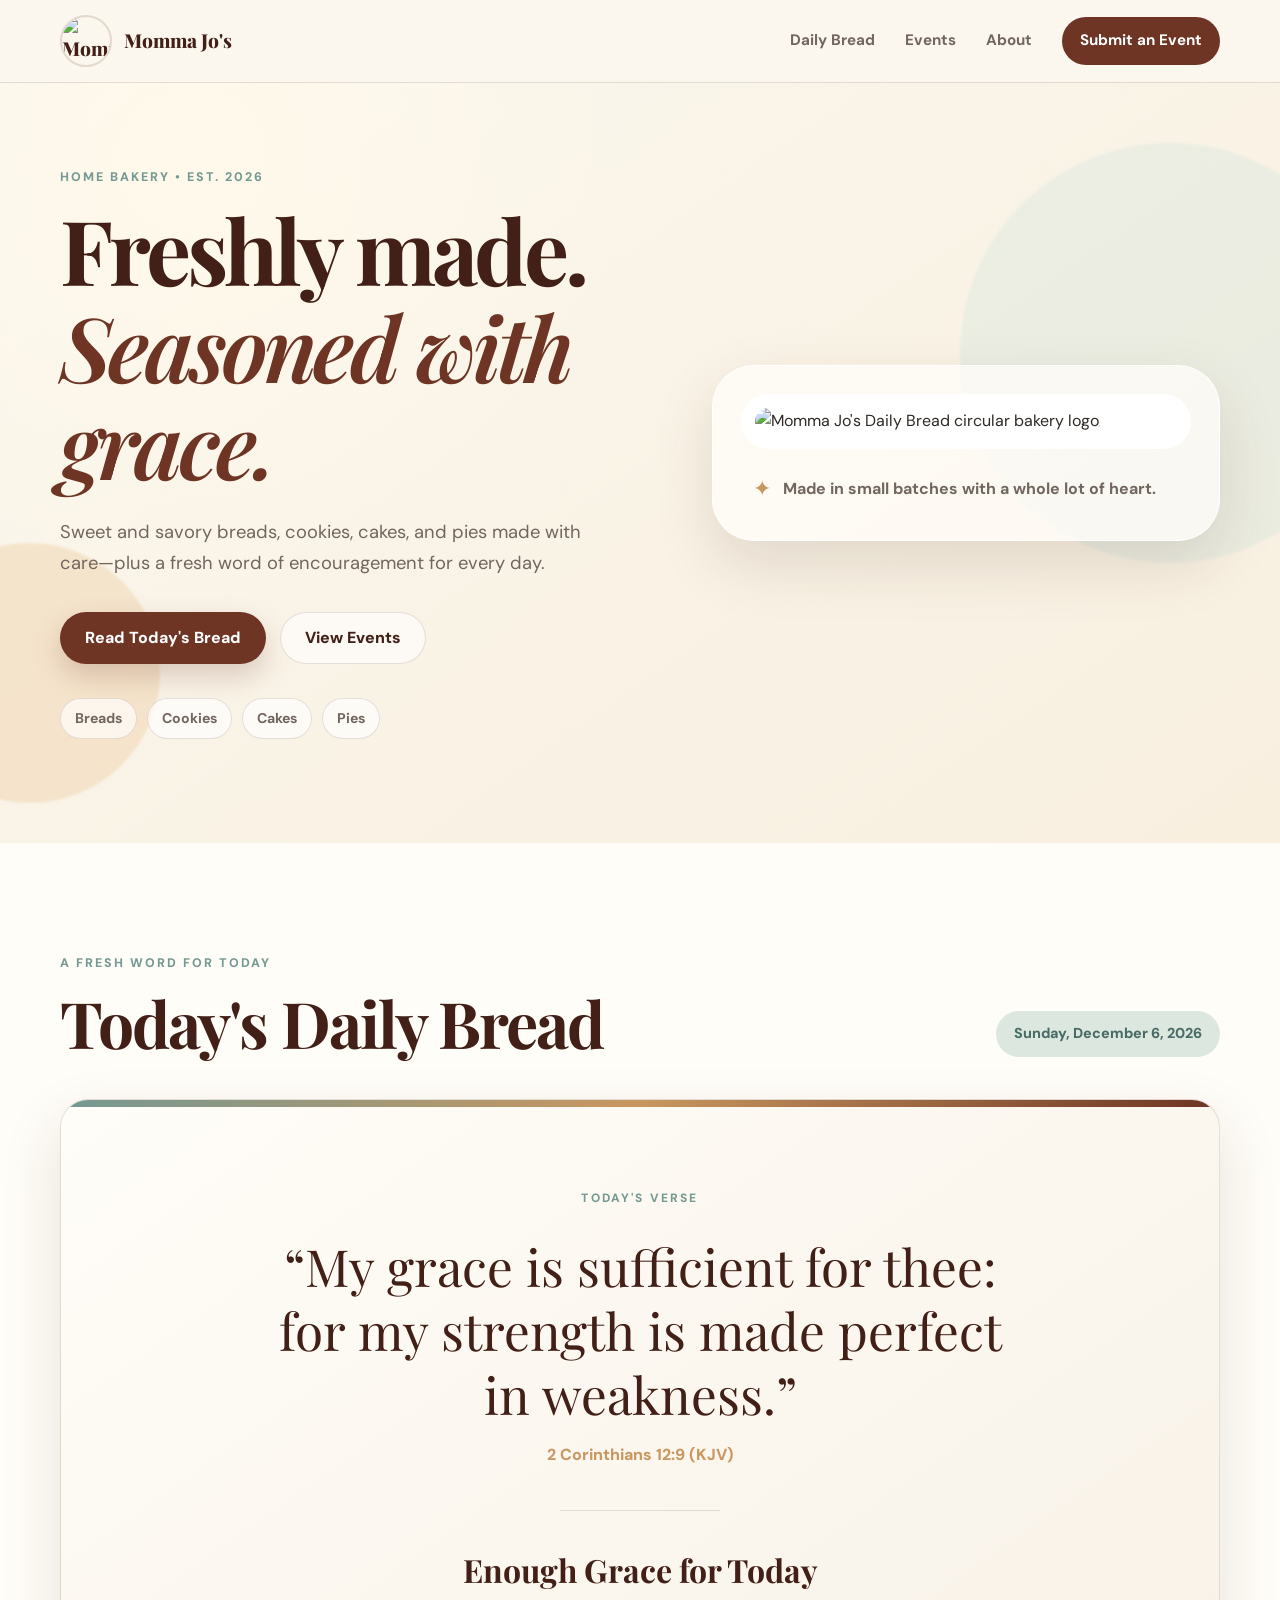
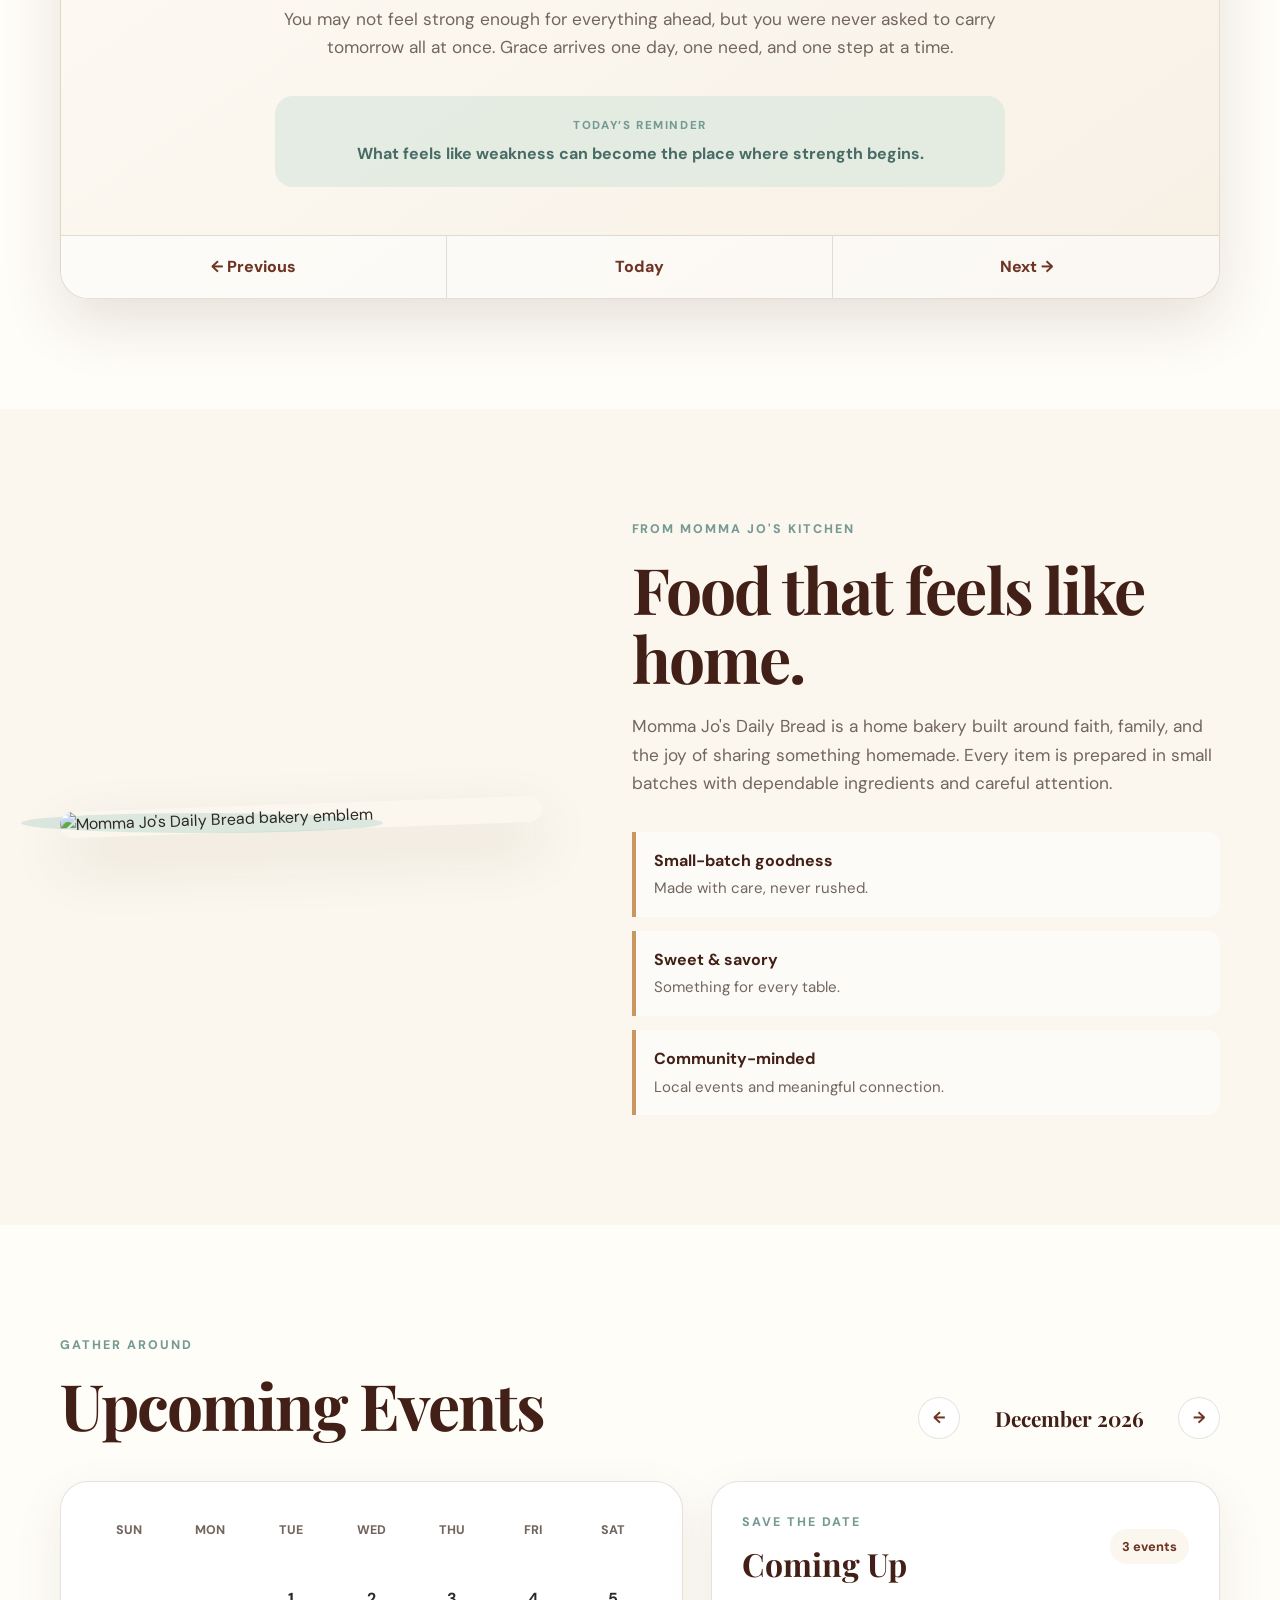
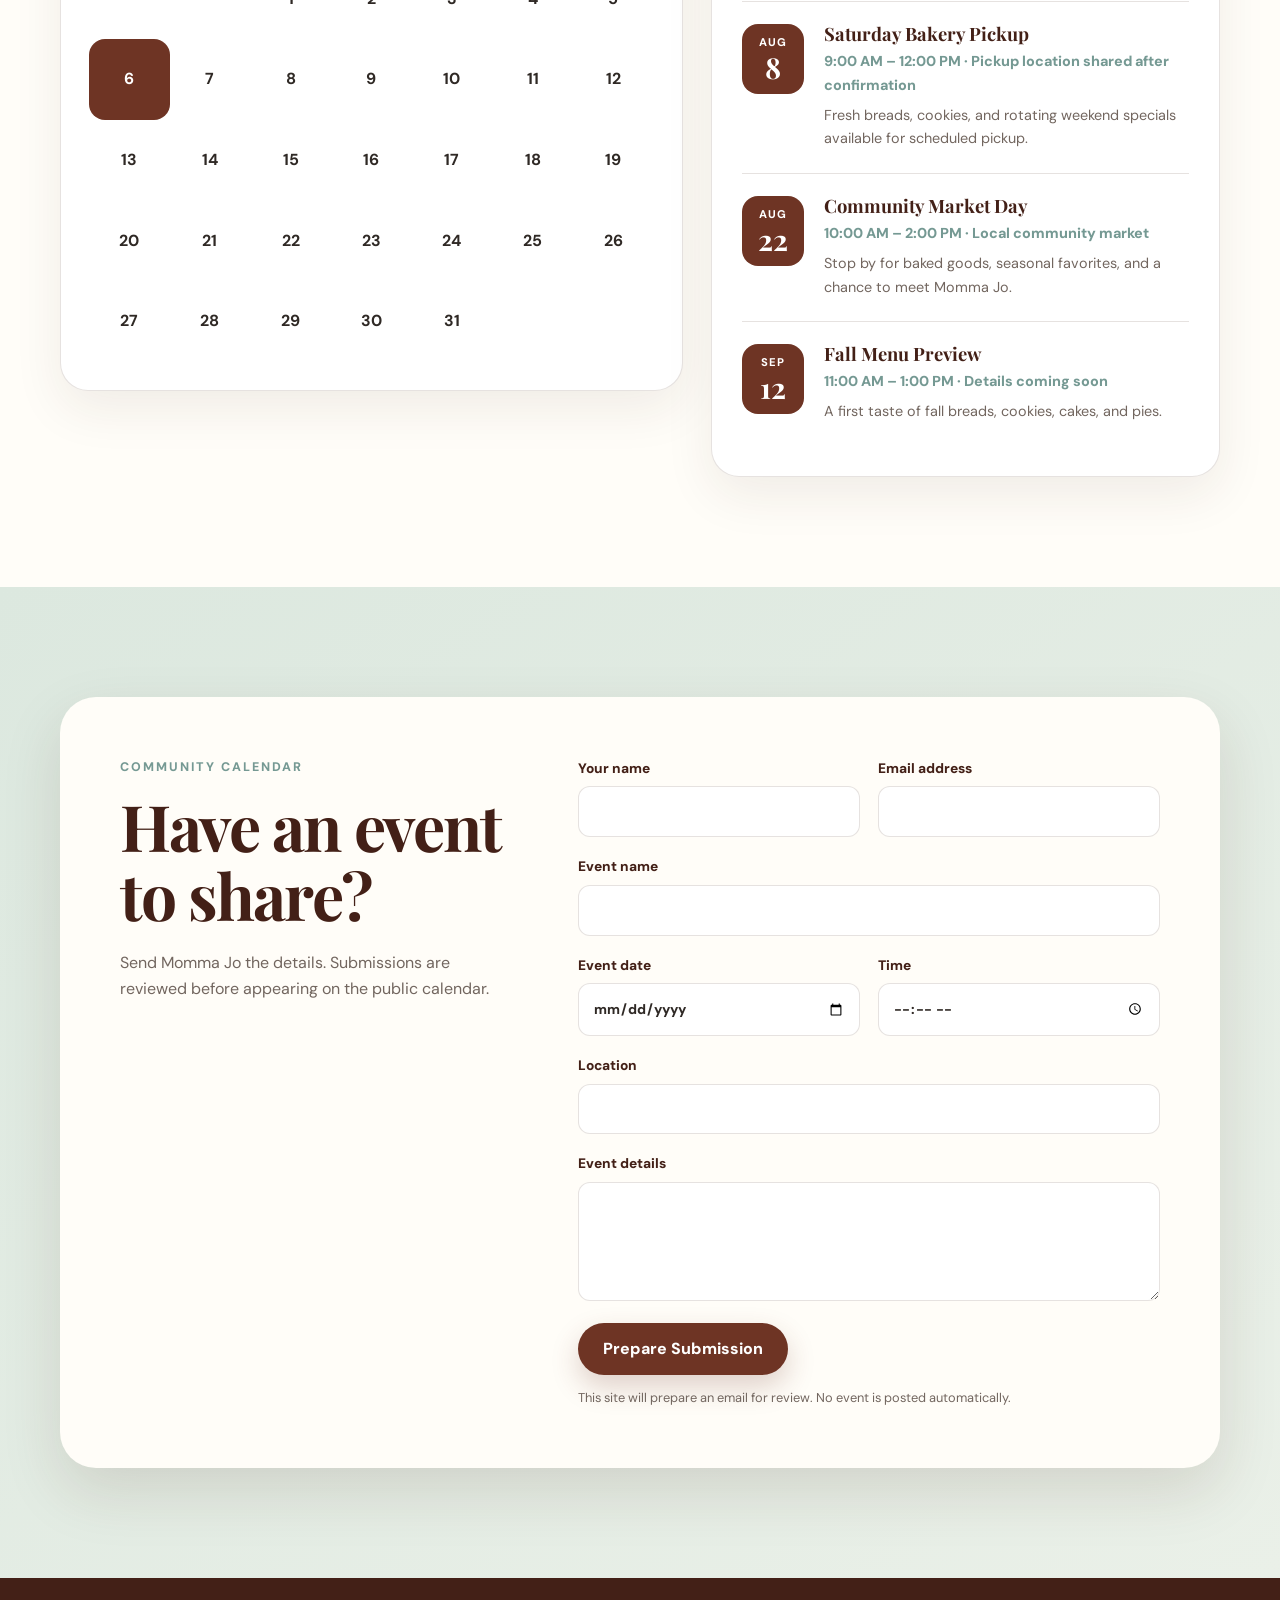
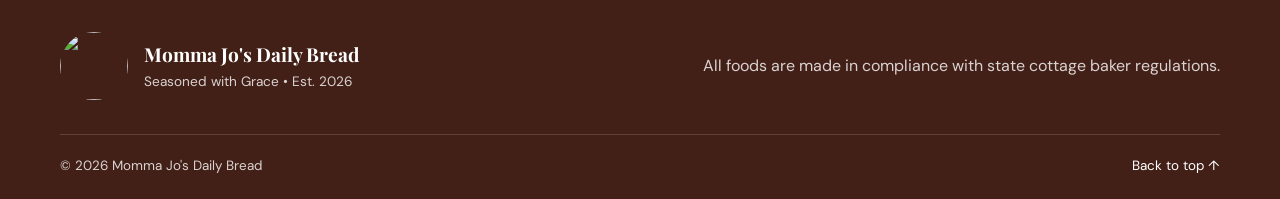
==== index.html @ 4c9665c3 "Add files via upload" ====
<!DOCTYPE html>
<html lang="en">
<head>
  <meta charset="UTF-8" />
  <meta name="viewport" content="width=device-width, initial-scale=1.0" />
  <meta name="description" content="Momma Jo's Daily Bread — sweet and savory breads, cookies, cakes, pies, daily encouragement, and community events." />
  <meta name="theme-color" content="#6e3424" />
  <title>Momma Jo's Daily Bread</title>
  <link rel="preconnect" href="https://fonts.googleapis.com">
  <link rel="preconnect" href="https://fonts.gstatic.com" crossorigin>
  <link href="https://fonts.googleapis.com/css2?family=DM+Sans:wght@400;500;600;700&family=Playfair+Display:wght@600;700;800&display=swap" rel="stylesheet">
  <link rel="stylesheet" href="styles.css" />
</head>
<body>
  <a class="skip-link" href="#main">Skip to content</a>

  <header class="site-header" id="home">
    <div class="nav-wrap container">
      <a class="brand" href="#home" aria-label="Momma Jo's Daily Bread home">
        <img src="assets/logo.jpg" alt="Momma Jo's Daily Bread logo" />
        <span>Momma Jo's</span>
      </a>

      <button class="menu-button" id="menuButton" aria-expanded="false" aria-controls="mainNav">
        <span></span><span></span><span></span>
        <span class="sr-only">Open menu</span>
      </button>

      <nav id="mainNav" class="main-nav" aria-label="Primary navigation">
        <a href="#daily-bread">Daily Bread</a>
        <a href="#events">Events</a>
        <a href="#about">About</a>
        <a class="nav-cta" href="#event-submission">Submit an Event</a>
      </nav>
    </div>
  </header>

  <main id="main">
    <section class="hero">
      <div class="hero-glow hero-glow-one"></div>
      <div class="hero-glow hero-glow-two"></div>
      <div class="container hero-grid">
        <div class="hero-copy reveal">
          <p class="eyebrow">Home bakery • Est. 2026</p>
          <h1>Freshly made.<br><em>Seasoned with grace.</em></h1>
          <p class="hero-text">Sweet and savory breads, cookies, cakes, and pies made with care—plus a fresh word of encouragement for every day.</p>
          <div class="hero-actions">
            <a class="button button-primary" href="#daily-bread">Read Today's Bread</a>
            <a class="button button-secondary" href="#events">View Events</a>
          </div>
          <div class="hero-tags" aria-label="Bakery offerings">
            <span>Breads</span><span>Cookies</span><span>Cakes</span><span>Pies</span>
          </div>
        </div>

        <div class="hero-card reveal delay-1">
          <div class="logo-frame">
            <img src="assets/logo.jpg" alt="Momma Jo's Daily Bread circular bakery logo" />
          </div>
          <div class="hero-card-note">
            <span class="note-icon">✦</span>
            <p>Made in small batches with a whole lot of heart.</p>
          </div>
        </div>
      </div>
    </section>

    <section class="daily-section section" id="daily-bread">
      <div class="container">
        <div class="section-heading reveal">
          <div>
            <p class="eyebrow">A fresh word for today</p>
            <h2>Today's Daily Bread</h2>
          </div>
          <div class="date-chip" id="todayDate"></div>
        </div>

        <article class="devotional-card reveal delay-1" aria-live="polite">
          <div class="devotional-accent"></div>
          <div class="devotional-content">
            <p class="devotional-label">Today's Verse</p>
            <blockquote id="verseText"></blockquote>
            <p class="verse-reference" id="verseReference"></p>
            <hr />
            <h3 id="messageTitle"></h3>
            <p class="devotional-message" id="messageText"></p>
            <div class="closing-thought">
              <span>Today’s reminder</span>
              <p id="closingThought"></p>
            </div>
          </div>
          <div class="devotional-nav" aria-label="Daily Bread navigation">
            <button id="previousDay" type="button" aria-label="View previous day">← Previous</button>
            <button id="todayButton" type="button">Today</button>
            <button id="nextDay" type="button" aria-label="View next day">Next →</button>
          </div>
        </article>
      </div>
    </section>

    <section class="about-section section" id="about">
      <div class="container about-grid">
        <div class="about-image reveal">
          <img src="assets/logo.jpg" alt="Momma Jo's Daily Bread bakery emblem" loading="lazy" />
        </div>
        <div class="about-copy reveal delay-1">
          <p class="eyebrow">From Momma Jo's kitchen</p>
          <h2>Food that feels like home.</h2>
          <p>Momma Jo's Daily Bread is a home bakery built around faith, family, and the joy of sharing something homemade. Every item is prepared in small batches with dependable ingredients and careful attention.</p>
          <div class="about-points">
            <div><strong>Small-batch goodness</strong><span>Made with care, never rushed.</span></div>
            <div><strong>Sweet & savory</strong><span>Something for every table.</span></div>
            <div><strong>Community-minded</strong><span>Local events and meaningful connection.</span></div>
          </div>
        </div>
      </div>
    </section>

    <section class="events-section section" id="events">
      <div class="container">
        <div class="section-heading reveal">
          <div>
            <p class="eyebrow">Gather around</p>
            <h2>Upcoming Events</h2>
          </div>
          <div class="calendar-controls">
            <button id="prevMonth" type="button" aria-label="Previous month">←</button>
            <h3 id="calendarTitle"></h3>
            <button id="nextMonth" type="button" aria-label="Next month">→</button>
          </div>
        </div>

        <div class="events-grid">
          <div class="calendar-card reveal delay-1">
            <div class="calendar-weekdays" aria-hidden="true">
              <span>Sun</span><span>Mon</span><span>Tue</span><span>Wed</span><span>Thu</span><span>Fri</span><span>Sat</span>
            </div>
            <div class="calendar-days" id="calendarDays"></div>
          </div>

          <aside class="event-list-card reveal delay-2">
            <div class="event-list-header">
              <div>
                <p class="eyebrow">Save the date</p>
                <h3>Coming Up</h3>
              </div>
              <span id="eventCount" class="event-count"></span>
            </div>
            <div id="upcomingEvents" class="event-list"></div>
          </aside>
        </div>
      </div>
    </section>

    <section class="submit-section section" id="event-submission">
      <div class="container submit-card reveal">
        <div class="submit-copy">
          <p class="eyebrow">Community calendar</p>
          <h2>Have an event to share?</h2>
          <p>Send Momma Jo the details. Submissions are reviewed before appearing on the public calendar.</p>
        </div>

        <form class="event-form" id="eventForm">
          <div class="form-grid">
            <label> Your name
              <input type="text" name="name" required autocomplete="name" />
            </label>
            <label> Email address
              <input type="email" name="email" required autocomplete="email" />
            </label>
            <label class="full-width"> Event name
              <input type="text" name="eventName" required />
            </label>
            <label> Event date
              <input type="date" name="date" required />
            </label>
            <label> Time
              <input type="time" name="time" />
            </label>
            <label class="full-width"> Location
              <input type="text" name="location" />
            </label>
            <label class="full-width"> Event details
              <textarea name="description" rows="4" required></textarea>
            </label>
          </div>
          <button class="button button-primary" type="submit">Prepare Submission</button>
          <p class="form-note" id="formMessage">This site will prepare an email for review. No event is posted automatically.</p>
        </form>
      </div>
    </section>
  </main>

  <footer class="site-footer">
    <div class="container footer-grid">
      <div class="footer-brand">
        <img src="assets/logo.jpg" alt="" />
        <div><strong>Momma Jo's Daily Bread</strong><span>Seasoned with Grace • Est. 2026</span></div>
      </div>
      <p class="regulation-note">All foods are made in compliance with state cottage baker regulations.</p>
    </div>
    <div class="container footer-bottom">
      <span>© <span id="year"></span> Momma Jo's Daily Bread</span>
      <a href="#home">Back to top ↑</a>
    </div>
  </footer>

  <script src="data.js"></script>
  <script src="script.js"></script>
</body>
</html>
---- styles.css ----
:root {
  --cream: #fbf7ee;
  --cream-deep: #f1e6d2;
  --paper: #fffdf8;
  --brown: #6e3424;
  --brown-dark: #432017;
  --tan: #c9975f;
  --sage: #759993;
  --sage-light: #dce8df;
  --ink: #2f2925;
  --muted: #72665f;
  --border: rgba(78, 49, 36, 0.14);
  --shadow: 0 24px 60px rgba(66, 38, 26, 0.13);
  --radius: 28px;
}

* { box-sizing: border-box; }
html { scroll-behavior: smooth; }
body {
  margin: 0;
  font-family: "DM Sans", sans-serif;
  color: var(--ink);
  background: var(--cream);
  line-height: 1.65;
}
img { max-width: 100%; display: block; }
a { color: inherit; }
button, input, textarea { font: inherit; }
button { cursor: pointer; }
.container { width: min(1160px, calc(100% - 40px)); margin: 0 auto; }
.section { padding: 110px 0; }
.sr-only { position: absolute; width: 1px; height: 1px; padding: 0; margin: -1px; overflow: hidden; clip: rect(0,0,0,0); border: 0; }
.skip-link { position: fixed; top: -60px; left: 20px; z-index: 1000; background: var(--brown); color: white; padding: 10px 16px; border-radius: 10px; transition: .2s; }
.skip-link:focus { top: 16px; }

.site-header { position: sticky; top: 0; z-index: 100; background: rgba(251,247,238,.88); backdrop-filter: blur(18px); border-bottom: 1px solid var(--border); }
.nav-wrap { height: 82px; display: flex; align-items: center; justify-content: space-between; }
.brand { display: inline-flex; align-items: center; gap: 12px; font-family: "Playfair Display", serif; font-weight: 800; text-decoration: none; color: var(--brown-dark); font-size: 1.2rem; }
.brand img { width: 52px; height: 52px; border-radius: 50%; object-fit: cover; border: 2px solid rgba(110,52,36,.16); }
.main-nav { display: flex; align-items: center; gap: 30px; }
.main-nav a { text-decoration: none; font-size: .95rem; font-weight: 700; color: var(--muted); transition: .2s; }
.main-nav a:hover { color: var(--brown); }
.main-nav .nav-cta { padding: 11px 18px; border-radius: 999px; color: white; background: var(--brown); }
.menu-button { display: none; border: 0; background: transparent; padding: 8px; }
.menu-button span:not(.sr-only) { display: block; width: 24px; height: 2px; background: var(--brown-dark); margin: 5px; }

.hero { min-height: 760px; position: relative; overflow: hidden; display: grid; align-items: center; padding: 80px 0 100px; background: radial-gradient(circle at 15% 10%, #fff9eb 0, transparent 35%), linear-gradient(145deg, var(--cream) 0%, #f8efdf 100%); }
.hero::after { content: ""; position: absolute; inset: 0; opacity: .1; background-image: url("data:image/svg+xml,%3Csvg width='80' height='80' viewBox='0 0 80 80' xmlns='http://www.w3.org/2000/svg'%3E%3Cg fill='%236e3424' fill-opacity='.2'%3E%3Ccircle cx='5' cy='5' r='1'/%3E%3C/g%3E%3C/svg%3E"); pointer-events: none; }
.hero-glow { position: absolute; border-radius: 50%; filter: blur(1px); opacity: .45; }
.hero-glow-one { width: 420px; height: 420px; background: #dce8df; right: -100px; top: 60px; }
.hero-glow-two { width: 260px; height: 260px; background: #efd1a9; left: -100px; bottom: 40px; }
.hero-grid { position: relative; z-index: 1; display: grid; grid-template-columns: 1.05fr .95fr; gap: 90px; align-items: center; }
.eyebrow { margin: 0 0 14px; text-transform: uppercase; letter-spacing: .16em; color: var(--sage); font-size: .78rem; font-weight: 800; }
h1, h2, h3, h4 { font-family: "Playfair Display", serif; color: var(--brown-dark); line-height: 1.08; margin-top: 0; }
h1 { font-size: clamp(3.5rem, 7vw, 6.7rem); letter-spacing: -.045em; margin-bottom: 26px; }
h1 em { color: var(--brown); font-weight: 600; }
h2 { font-size: clamp(2.5rem, 5vw, 4.4rem); letter-spacing: -.03em; margin-bottom: 20px; }
.hero-text { max-width: 620px; font-size: 1.15rem; color: var(--muted); margin: 0 0 34px; }
.hero-actions { display: flex; gap: 14px; flex-wrap: wrap; }
.button { display: inline-flex; align-items: center; justify-content: center; min-height: 52px; padding: 0 24px; border-radius: 999px; border: 1px solid transparent; font-weight: 800; text-decoration: none; transition: transform .2s, box-shadow .2s, background .2s; }
.button:hover { transform: translateY(-2px); }
.button-primary { background: var(--brown); color: white; box-shadow: 0 12px 28px rgba(110,52,36,.22); }
.button-primary:hover { background: var(--brown-dark); }
.button-secondary { border-color: var(--border); background: rgba(255,255,255,.58); color: var(--brown-dark); }
.hero-tags { display: flex; flex-wrap: wrap; gap: 10px; margin-top: 34px; }
.hero-tags span { background: rgba(255,255,255,.65); border: 1px solid var(--border); padding: 8px 14px; border-radius: 999px; font-size: .88rem; font-weight: 700; color: var(--muted); }
.hero-card { background: rgba(255,253,248,.75); border: 1px solid rgba(255,255,255,.85); border-radius: 42px; padding: 28px; box-shadow: var(--shadow); transform: rotate(1.5deg); }
.logo-frame { background: white; border-radius: 30px; padding: 14px; overflow: hidden; }
.logo-frame img { border-radius: 22px; width: 100%; }
.hero-card-note { display: flex; gap: 12px; align-items: center; padding: 22px 12px 4px; color: var(--muted); }
.hero-card-note p { margin: 0; font-weight: 700; }
.note-icon { color: var(--tan); font-size: 1.4rem; }

.section-heading { display: flex; align-items: end; justify-content: space-between; gap: 30px; margin-bottom: 42px; }
.section-heading h2 { margin-bottom: 0; }
.date-chip { background: var(--sage-light); color: #496b66; border-radius: 999px; padding: 11px 18px; font-size: .9rem; font-weight: 800; }
.daily-section { background: var(--paper); }
.devotional-card { position: relative; overflow: hidden; border: 1px solid var(--border); border-radius: var(--radius); background: linear-gradient(145deg, #fffdf8 0%, #f7f0e5 100%); box-shadow: var(--shadow); }
.devotional-accent { height: 7px; background: linear-gradient(90deg, var(--sage), var(--tan), var(--brown)); }
.devotional-content { max-width: 870px; margin: 0 auto; padding: 70px 70px 48px; text-align: center; }
.devotional-label { color: var(--sage); text-transform: uppercase; letter-spacing: .18em; font-size: .75rem; font-weight: 800; }
blockquote { font-family: "Playfair Display", serif; color: var(--brown-dark); font-size: clamp(2rem, 4vw, 3.3rem); line-height: 1.25; margin: 25px 0 10px; }
.verse-reference { color: var(--tan); font-weight: 800; }
.devotional-content hr { border: 0; height: 1px; background: var(--border); margin: 42px auto; max-width: 160px; }
.devotional-content h3 { font-size: 2rem; margin-bottom: 16px; }
.devotional-message { color: var(--muted); font-size: 1.08rem; }
.closing-thought { margin-top: 34px; padding: 20px 24px; background: rgba(220,232,223,.7); border-radius: 18px; }
.closing-thought span { display: block; color: var(--sage); text-transform: uppercase; font-size: .72rem; letter-spacing: .14em; font-weight: 800; }
.closing-thought p { margin: 6px 0 0; font-weight: 700; color: #496b66; }
.devotional-nav { display: grid; grid-template-columns: repeat(3, 1fr); border-top: 1px solid var(--border); }
.devotional-nav button { border: 0; border-right: 1px solid var(--border); background: rgba(255,255,255,.55); padding: 18px; font-weight: 800; color: var(--brown); }
.devotional-nav button:last-child { border-right: 0; }
.devotional-nav button:hover { background: var(--sage-light); }

.about-section { background: var(--cream); }
.about-grid { display: grid; grid-template-columns: .9fr 1.1fr; gap: 90px; align-items: center; }
.about-image { position: relative; }
.about-image::before { content: ""; position: absolute; width: 75%; height: 75%; border-radius: 50%; background: var(--sage-light); left: -8%; bottom: -8%; z-index: 0; }
.about-image img { position: relative; z-index: 1; border-radius: 42px; box-shadow: var(--shadow); transform: rotate(-2deg); }
.about-copy > p:not(.eyebrow) { color: var(--muted); font-size: 1.08rem; }
.about-points { margin-top: 34px; display: grid; gap: 14px; }
.about-points div { display: grid; gap: 2px; padding: 16px 18px; border-left: 4px solid var(--tan); background: rgba(255,255,255,.55); border-radius: 0 14px 14px 0; }
.about-points strong { color: var(--brown-dark); }
.about-points span { color: var(--muted); font-size: .94rem; }

.events-section { background: var(--paper); }
.calendar-controls { display: flex; align-items: center; gap: 14px; }
.calendar-controls h3 { margin: 0; min-width: 190px; text-align: center; font-size: 1.3rem; }
.calendar-controls button { width: 42px; height: 42px; border-radius: 50%; border: 1px solid var(--border); background: white; color: var(--brown); font-weight: 800; }
.events-grid { display: grid; grid-template-columns: 1.1fr .9fr; gap: 28px; align-items: start; }
.calendar-card, .event-list-card { background: white; border: 1px solid var(--border); border-radius: var(--radius); box-shadow: 0 18px 50px rgba(66,38,26,.08); }
.calendar-card { padding: 28px; }
.calendar-weekdays, .calendar-days { display: grid; grid-template-columns: repeat(7, 1fr); }
.calendar-weekdays span { text-align: center; padding: 10px 0 18px; color: var(--muted); font-size: .78rem; font-weight: 800; text-transform: uppercase; }
.calendar-day { position: relative; aspect-ratio: 1; border: 0; background: transparent; border-radius: 16px; display: grid; place-items: center; color: var(--ink); font-weight: 700; }
.calendar-day:hover:not(.blank) { background: var(--cream); }
.calendar-day.today { background: var(--brown); color: white; }
.calendar-day.has-event:not(.today) { background: var(--sage-light); color: #496b66; }
.calendar-day i { position: absolute; bottom: 8px; width: 5px; height: 5px; border-radius: 50%; background: var(--tan); }
.calendar-day.blank { cursor: default; }
.event-list-card { padding: 30px; }
.event-list-header { display: flex; align-items: center; justify-content: space-between; margin-bottom: 20px; }
.event-list-header h3 { margin: 0; font-size: 2rem; }
.event-count { background: var(--cream); border-radius: 999px; padding: 7px 12px; color: var(--brown); font-size: .8rem; font-weight: 800; }
.event-item { display: grid; grid-template-columns: 66px 1fr; gap: 16px; padding: 22px 0; border-top: 1px solid var(--border); scroll-margin-top: 120px; }
.event-date-box { width: 62px; height: 70px; border-radius: 16px; display: grid; place-items: center; align-content: center; background: var(--brown); color: white; line-height: 1; }
.event-date-box span { text-transform: uppercase; font-size: .7rem; font-weight: 800; letter-spacing: .08em; }
.event-date-box strong { font-family: "Playfair Display", serif; font-size: 1.8rem; margin-top: 5px; }
.event-details h4 { margin: 0 0 6px; font-size: 1.15rem; }
.event-details p { margin: 0; color: var(--muted); font-size: .9rem; }
.event-details .event-meta { color: var(--sage); font-weight: 800; margin-bottom: 6px; }
.empty-state { color: var(--muted); }

.submit-section { background: linear-gradient(145deg, var(--sage-light), #eaf0e8); }
.submit-card { display: grid; grid-template-columns: .8fr 1.2fr; gap: 70px; background: var(--paper); padding: 60px; border-radius: 36px; box-shadow: var(--shadow); }
.submit-copy p:not(.eyebrow) { color: var(--muted); }
.form-grid { display: grid; grid-template-columns: repeat(2, 1fr); gap: 18px; margin-bottom: 22px; }
.event-form label { display: grid; gap: 7px; color: var(--brown-dark); font-size: .86rem; font-weight: 800; }
.full-width { grid-column: 1 / -1; }
input, textarea { width: 100%; border: 1px solid var(--border); border-radius: 12px; background: white; color: var(--ink); padding: 13px 14px; outline: none; transition: .2s; }
input:focus, textarea:focus { border-color: var(--sage); box-shadow: 0 0 0 4px rgba(117,153,147,.14); }
textarea { resize: vertical; }
.form-note { color: var(--muted); font-size: .8rem; margin: 12px 0 0; }

.site-footer { background: var(--brown-dark); color: rgba(255,255,255,.8); padding: 54px 0 22px; }
.footer-grid { display: grid; grid-template-columns: 1fr 1fr; gap: 50px; align-items: center; padding-bottom: 34px; }
.footer-brand { display: flex; align-items: center; gap: 16px; }
.footer-brand img { width: 68px; height: 68px; object-fit: cover; border-radius: 50%; }
.footer-brand strong, .footer-brand span { display: block; }
.footer-brand strong { font-family: "Playfair Display", serif; color: white; font-size: 1.2rem; }
.footer-brand span { font-size: .85rem; }
.regulation-note { margin: 0; text-align: right; max-width: 520px; justify-self: end; }
.footer-bottom { display: flex; justify-content: space-between; border-top: 1px solid rgba(255,255,255,.15); padding-top: 20px; font-size: .84rem; }
.footer-bottom a { text-decoration: none; color: white; }

.reveal { opacity: 0; transform: translateY(24px); transition: opacity .7s ease, transform .7s ease; }
.reveal.visible { opacity: 1; transform: none; }
.delay-1 { transition-delay: .12s; }
.delay-2 { transition-delay: .22s; }

@media (max-width: 900px) {
  .menu-button { display: block; }
  .main-nav { position: absolute; top: 82px; left: 20px; right: 20px; display: none; flex-direction: column; align-items: stretch; gap: 0; background: var(--paper); border: 1px solid var(--border); border-radius: 20px; padding: 12px; box-shadow: var(--shadow); }
  .main-nav.open { display: flex; }
  .main-nav a { padding: 13px 14px; }
  .main-nav .nav-cta { text-align: center; margin-top: 6px; }
  .hero { padding-top: 60px; }
  .hero-grid, .about-grid, .events-grid, .submit-card { grid-template-columns: 1fr; }
  .hero-grid { gap: 55px; }
  .hero-card { max-width: 620px; margin: 0 auto; }
  .about-grid, .submit-card { gap: 45px; }
  .about-image { max-width: 600px; }
}

@media (max-width: 650px) {
  .container { width: min(100% - 24px, 1160px); }
  .section { padding: 78px 0; }
  .brand span { display: none; }
  h1 { font-size: 3.35rem; }
  h2 { font-size: 2.7rem; }
  .hero { min-height: auto; padding-bottom: 72px; }
  .section-heading { align-items: flex-start; flex-direction: column; }
  .date-chip { width: 100%; text-align: center; }
  .devotional-content { padding: 52px 22px 34px; }
  blockquote { font-size: 2rem; }
  .devotional-nav button { padding: 14px 5px; font-size: .82rem; }
  .calendar-card { padding: 14px; }
  .calendar-day { border-radius: 10px; font-size: .86rem; }
  .calendar-day i { bottom: 4px; }
  .calendar-controls { width: 100%; justify-content: space-between; }
  .event-list-card { padding: 22px; }
  .submit-card { padding: 34px 22px; }
  .form-grid { grid-template-columns: 1fr; }
  .full-width { grid-column: auto; }
  .footer-grid { grid-template-columns: 1fr; gap: 24px; }
  .regulation-note { text-align: left; justify-self: start; }
  .footer-bottom { flex-direction: column; gap: 10px; }
}

@media (prefers-reduced-motion: reduce) {
  html { scroll-behavior: auto; }
  *, *::before, *::after { animation-duration: .01ms !important; transition-duration: .01ms !important; }
  .reveal { opacity: 1; transform: none; }
}
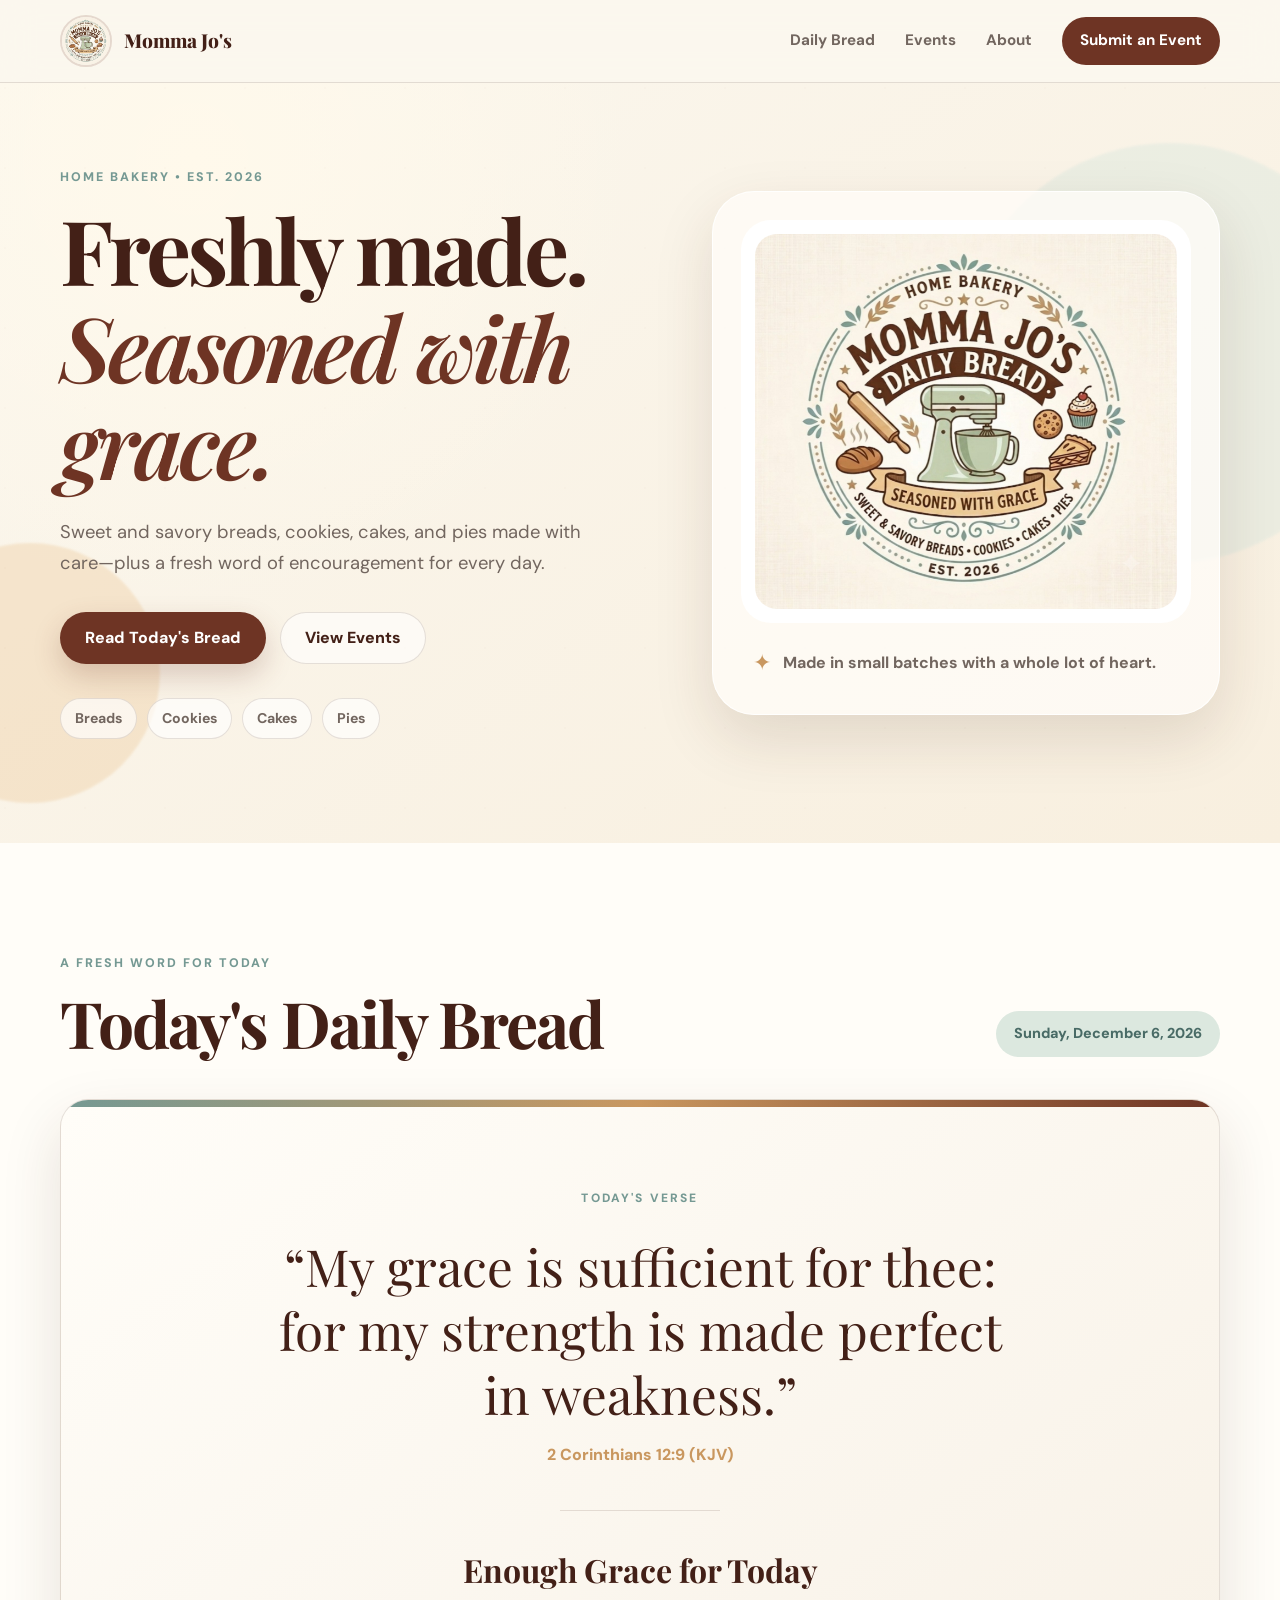
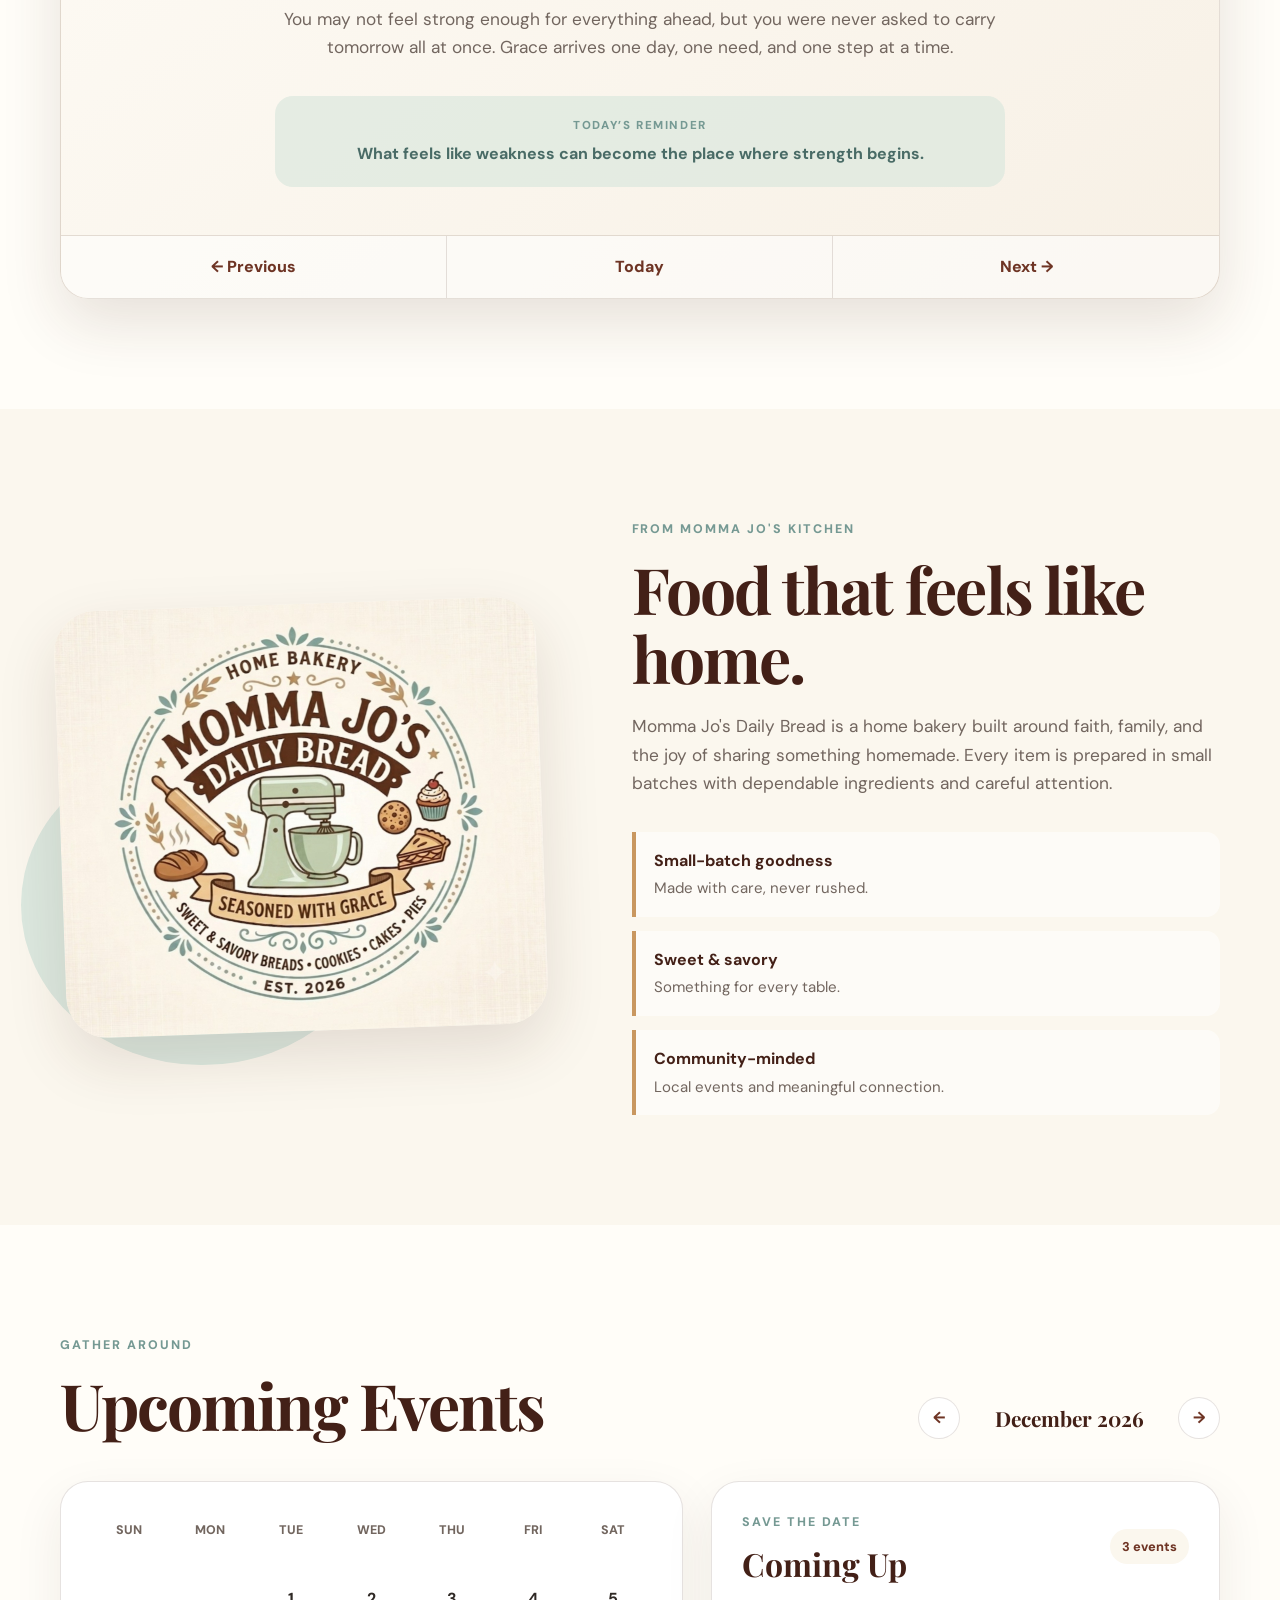
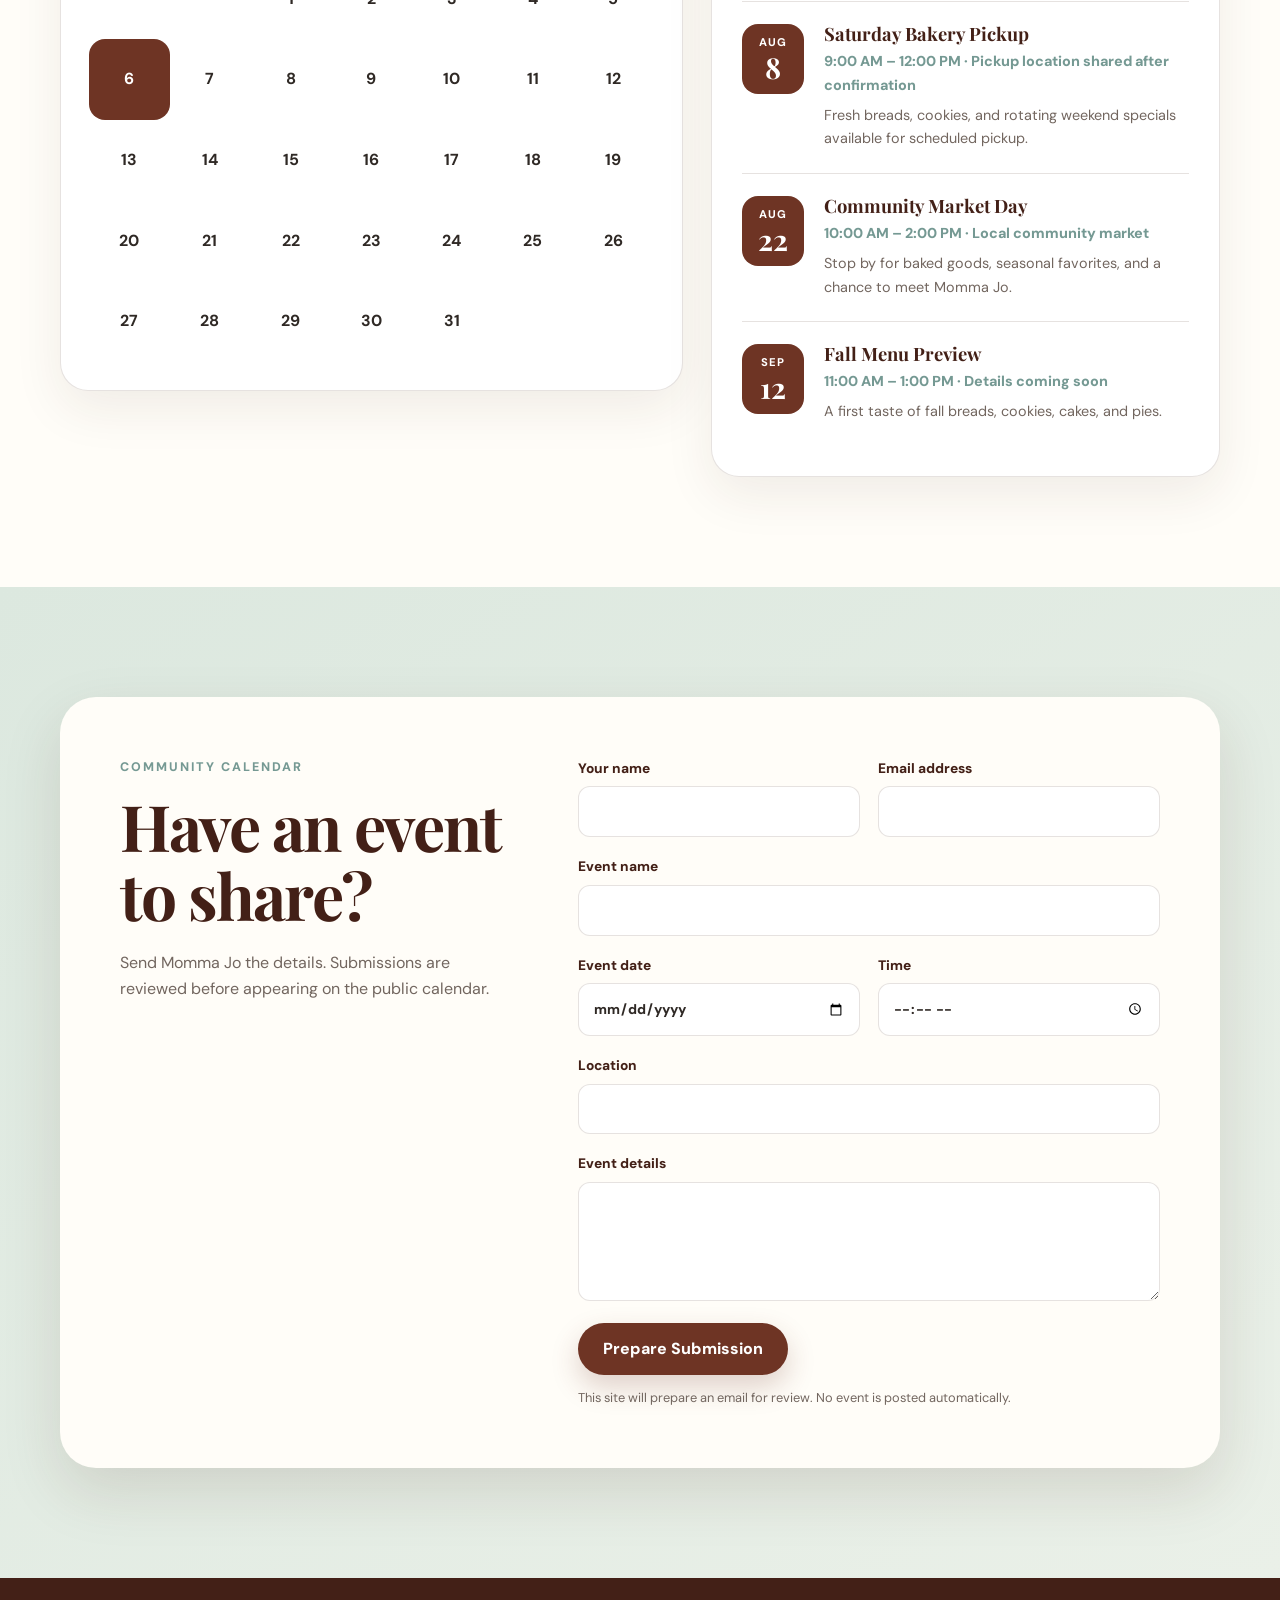
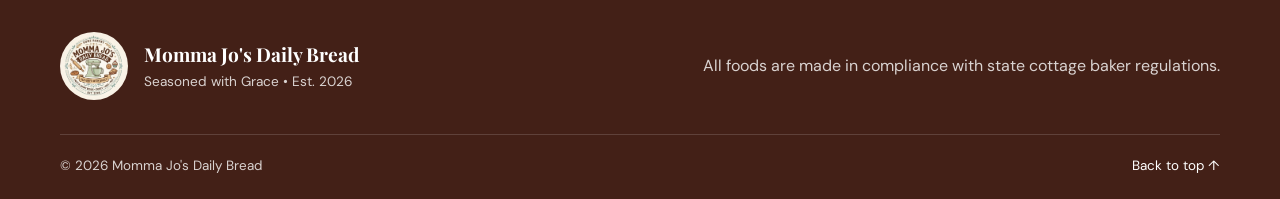
==== commit 3b29e98f: "Add files via upload" ====
--- a/index.html
+++ b/index.html
@@ -17,7 +17,7 @@
   <header class="site-header" id="home">
     <div class="nav-wrap container">
       <a class="brand" href="#home" aria-label="Momma Jo's Daily Bread home">
-        <img src="assets/logo.jpg" alt="Momma Jo's Daily Bread logo" />
+        <img src="./logo.jpg" alt="Momma Jo's Daily Bread logo" />
         <span>Momma Jo's</span>
       </a>
 
@@ -55,7 +55,7 @@
 
         <div class="hero-card reveal delay-1">
           <div class="logo-frame">
-            <img src="assets/logo.jpg" alt="Momma Jo's Daily Bread circular bakery logo" />
+            <img src="./logo.jpg" alt="Momma Jo's Daily Bread circular bakery logo" />
           </div>
           <div class="hero-card-note">
             <span class="note-icon">✦</span>
@@ -101,7 +101,7 @@
     <section class="about-section section" id="about">
       <div class="container about-grid">
         <div class="about-image reveal">
-          <img src="assets/logo.jpg" alt="Momma Jo's Daily Bread bakery emblem" loading="lazy" />
+          <img src="./logo.jpg" alt="Momma Jo's Daily Bread bakery emblem" loading="lazy" />
         </div>
         <div class="about-copy reveal delay-1">
           <p class="eyebrow">From Momma Jo's kitchen</p>
@@ -194,7 +194,7 @@
   <footer class="site-footer">
     <div class="container footer-grid">
       <div class="footer-brand">
-        <img src="assets/logo.jpg" alt="" />
+        <img src="./logo.jpg" alt="" />
         <div><strong>Momma Jo's Daily Bread</strong><span>Seasoned with Grace • Est. 2026</span></div>
       </div>
       <p class="regulation-note">All foods are made in compliance with state cottage baker regulations.</p>
